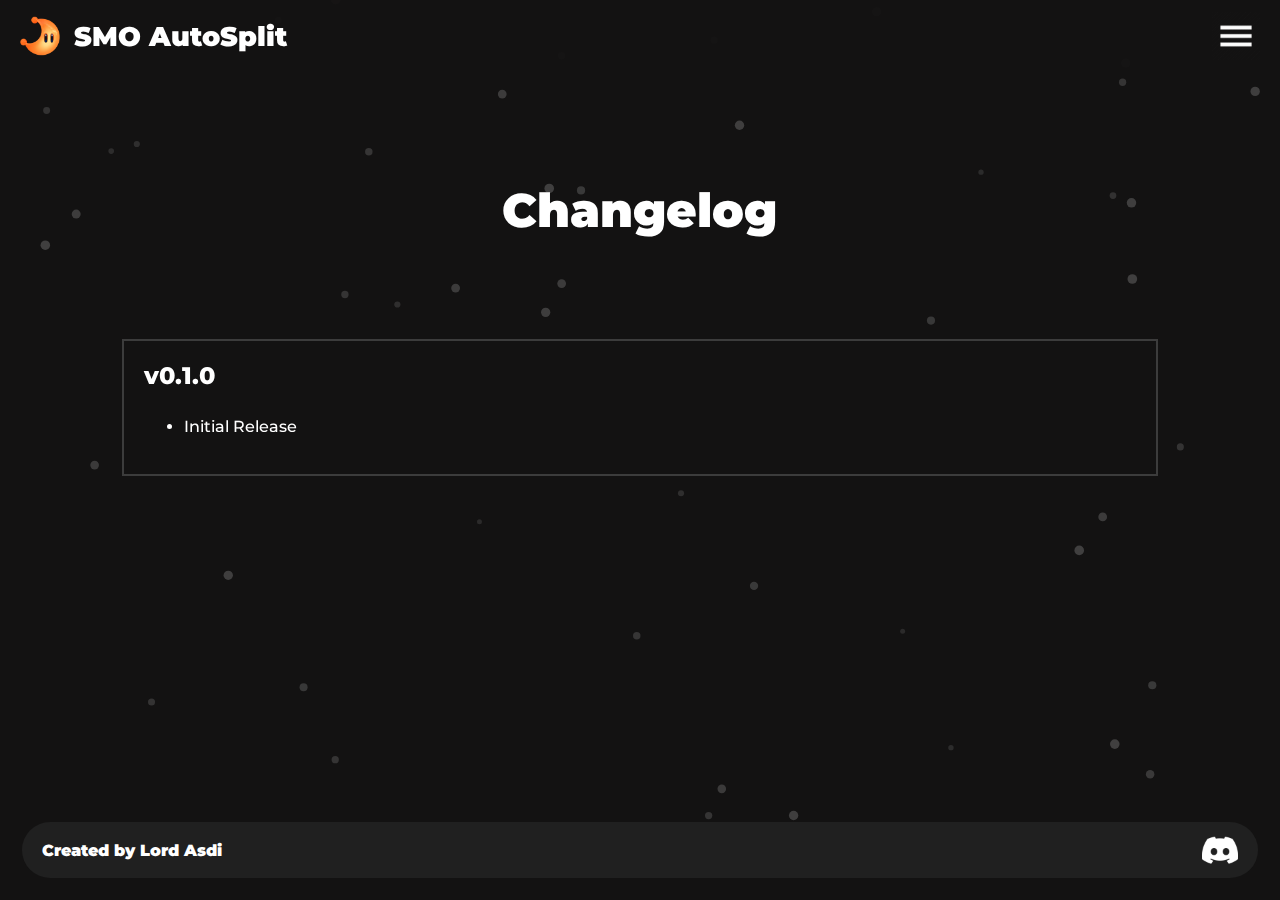
==== docs/changelog.html @ b3625c70 "Initial commit" ====
<!doctype html>
<html data-n-head-ssr lang="en" data-n-head="%7B%22lang%22:%7B%22ssr%22:%22en%22%7D%7D">

<head>
    <title>SMO AutoSplit - Changelog</title>
    <meta data-n-head="ssr" charset="utf-8">
    <meta name="viewport" content="width=device-width, initial-scale=1" />
    <link rel="preconnect" href="https://fonts.googleapis.com">
    <link rel="preconnect" href="https://fonts.gstatic.com" crossorigin>
    <link href="https://fonts.googleapis.com/css2?family=Montserrat:wght@100;200;300;400;500;600;700;800;900&display=swap"
        rel="stylesheet">
        <link rel="stylesheet" href="header.css">
        <link rel="stylesheet" href="footer.css">
        <link rel="stylesheet" href="index.css">
        <link rel="stylesheet" href="changelog.css">

    <script src="https://ajax.googleapis.com/ajax/libs/jquery/3.2.1/jquery.min.js"></script>
    <script>
        $(document).ready(function () {
            $('#header').load("header.html");
            $('#footer').load("footer.html");
        });
    </script>
    <script src="fireflies.js" defer></script>
    <script src="menu_mobile.js"></script>
</head>

<body>
    <canvas id="fireflies" class="fireflies"></canvas>

    <div id="header"></div>

    <div class="contentOuterOuter">
        <div class="contentOuter">
            <div class="contentChangelog">
                <h1>Changelog</h1>
                <div class="versionContainer">
                    <h2>v0.1.0</h2>
                    <section>
                        <ul>
                            <li>
                                Initial Release
                            </li>
                        </ul>
                    </section>
                </div>
            </div>
        </div>
    </div>

    <div id="footer"></div>
</body>
---- docs/header.css ----
.headerOuter {
    position: fixed;
    top: 0;
    left: 50vw;
    -webkit-transform: translateX(-50%);
    transform: translateX(-50%);
    width: 100%;
    z-index: 9999;
    background-color: #131212F0;
}

.header {
    height: 72px;
    max-width: 1300px;
    padding: 0px 20px;
    margin: 0 auto;
}

.headerInner {
    height: 100%;
    display: grid;
    align-items: center;
    position: relative;
    grid-template-columns: 1fr auto 1fr;
}

.headerLogo a {
    display: flex;
    align-items: center;
    color: #ffffff;
    text-decoration: none;
}

.headerLogo img {
    height: 40px;
    margin-right: 14px;
}

.headerLogo span {
    font-weight: 900;
    font-size: 20pt;
}

.headerMenu {
    display: flex;
    align-items: center;
    justify-content: center;
    margin: 0;
    padding: 0;
    height: 100%;
}

.headerMenu li {
    display: inline-block;
    position: relative;
}

.headerMenu a:hover {
    opacity: 1;
}

.headerMenu span:hover {
    border-bottom: 2px solid #fff;
}

.headerMenu a {
    text-decoration: none;
    opacity: 0.8;
    transition: .15s;
}

.headerMenu span {
    padding: 22px;
    color: #ffffff;
    font-weight: 600;
    font-size: 14pt;
    text-decoration: none;
}

.headerDownload {
    display: inline-block;
    margin-left: auto;
    font-weight: 600;
    font-size: 14pt;
    box-shadow: 0 0 16px #000000cc;
    padding: 8pt 20pt;
    border-radius: 99px;
    cursor: pointer;
    text-decoration: none;
    color: #ffffff;
    transition: 0.2s;
    box-shadow: #ff760060 0px 3px 20px 3px;
    animation: downloadGradient 5s linear infinite;
    background-image: linear-gradient(90deg,#ec4e0f,#dd8a2a,#ec4e0f,#dd8a2a);
    background-size: 300% 100%;
}

@keyframes downloadGradient {
    0% { background-position: 100% 0%; }
    100% { background-position: 0% 0%; }
}

.headerDownload:hover {
    transform: scale(1.05);
    transition-duration: 0.2s;
    transition-timing-function: ease-out;
}

.headerMenuButtonMobile {
    display: none;
    margin-left: auto;
}

.headerMenuButtonMobile img {
    height:48px;
}

.mobileMenu {
    display: none;
}

.mobileMenu a {
    display: block;
    text-decoration: none;
    color: #fff;
    font-size: 16pt;
    font-weight: 600;
    opacity: 0.8;
    transition: .15s;
    padding: 10px;
    margin-left: 20px;
}

.mobileMenu a:hover {
    opacity: 1;
}

@media only screen and (max-width: 1350px) {
    .headerMenu {
        display: none;
    }

    .headerDownload {
        display: none;
    }

    .headerInner {
        grid-template-columns: 1fr 48px;
    }

    .headerMenuButtonMobile {
        display: flex;
    }
}
---- docs/footer.css ----
.footer {
    z-index: 9999;
    position: relative;
    padding: 22px;
}

.footerOuter {
    max-width: 1300px;
    position: relative;
    margin: auto;
}

.footerInner {
    padding: 0px 20px;
    height: 56px;
    display: grid;
    align-items: center;
    grid-template-columns: 182px auto 36px;
    align-content: center;
    background-color: #202020;
    border-radius: 99px;
}

.footerDiscord {
    margin-top: 7px;
}
---- docs/index.css ----
body {
    background-color: #131212;
    color: #ffffff;
    font-family: 'Montserrat', sans-serif;
    font-weight: 900;
    margin: 0;
}

.fireflies {
    position: absolute;
    top: 0;
    left: 0;
    width: calc(100vw - (100vw - 100%));
}

h1 {
    font-weight: 900;
    font-size: 35pt;
}

h2 {
    font-weight: 800;
    font-size: 25pt;
    margin: 10px 0 10px 0;
}

.contentOuterOuter {
    display: flex;
    flex-direction: column;
    align-items: center;
    margin-top: 82px;
    min-height: calc(100vh - 82px - 100px);
}

.contentOuter {
    position: relative;
    max-width: 1300px;
    width: 90%;
}

.content {
    width: 90%;
    max-width: 1300px;
    margin: auto;
}

.landingContainer {
    height: max(80vh, 720px);
    width: 100%;
}

.landingContainerLeft {
    height: max(80vh, 720px);
    width: 50%;
    position: absolute;
    left: 0;
}

.landingContainerRight {
    height: max(80vh, 720px);
    width: 50%;
    position: absolute;
    right: 0;
}

.title {
    position: relative;
    top: 30%;
    -webkit-transform: translateY(-50%);
    transform: translateY(-50%);
}

.title h1 {
    opacity: 0;
    animation: textAppear 0.2s;
    animation-timing-function: ease-in;
    animation-fill-mode: forwards;
    display: inline;
}

@keyframes textAppear {
    from {opacity: 0;}
    to {opacity: 1;}
}

.appScreenshotContainer {
    height: 100%;
    width: 100%;
    animation: appScrtHover 6s;
    animation-fill-mode: forwards;
    animation-iteration-count: infinite;
    animation-delay: 1.8s;
}

.appScreenshot {
    opacity: 0;
    top: calc(30% + 90px);
    right: 0%;
    position: relative;
    -webkit-transform: translateY(-40%);
    transform: translateY(-40%);
    animation: appScrtAppear 1.5s;
    animation-timing-function: ease-out;
    animation-fill-mode: forwards;
    animation-delay: 1s;
    filter: drop-shadow(20px 20px 15px #000);
}

@keyframes appScrtAppear {
    from {
        opacity: 0;
        -webkit-transform: translateY(-36%);
        transform: translateY(-36%);
    }
    to {
        opacity: 1;
        -webkit-transform: translateY(-41%);
        transform: translateY(-41%);
    }
}

@keyframes appScrtHover {
    0% {
        -webkit-transform: translateY(0%);
        transform: translateY(0%);
        animation-timing-function: ease-in-out;
    }
    50% {
        -webkit-transform: translateY(2%);
        transform: translateY(2%);
        animation-timing-function: ease-in-out;
    }
    100% {
        -webkit-transform: translateY(0%);
        transform: translateY(0%);
        animation-timing-function: ease-in-out;
    }
}

.divDownload {
    margin-top: 50px;
}

.btnDownload {
    font-size: 18pt;
    padding: 10pt 25pt;
    opacity: 0;
    animation: textAppear 0.2s, downloadGradient 4s linear infinite;
    animation-timing-function: ease-in;
    animation-fill-mode: forwards;
    animation-delay: 1.3s;
    background-image: linear-gradient(70deg,#ec4e0f,#dd7b2a,#ec4e0f,#dd7b2a);
    background-size: 300% 100%;
}

.featureList {
    position: inherit;
    top: calc(30% + 160px);
    opacity: 0;
    animation: textAppear 0.3s;
    animation-timing-function: ease-in;
    animation-fill-mode: forwards;
    animation-delay: 1.5s;
}

.featureList h2 {
    padding-left: 15px;
}

.featureList ul {
    list-style: none;
    font-size: 13pt;
    margin: 0;
}

.featureList li::before {
    content: "•";
    color: #ff7b00;
    display: inline-block;
    width: 1em;
    margin-left: -1em;
    font-size: 18pt;
    filter: drop-shadow(0px 0px 6px #ff7b00);
}

.contentSpacer {
    height: 200px;
    width: 100%;
    position: relative;
    display: none;
}

@media only screen and (max-width: 1350px) {
    .title {
        top: 40%;
    }

    .featureList {
        top: calc(80vw - 8px);
        position: inherit;
    }
    
    .appScreenshot {
        position: static;
        width: 100%;
        box-shadow: 0 0 16px #000000cc;
        position: static;
    }

    @keyframes appScrtAppear {
        from {
            opacity: 0;
            -webkit-transform: translateY(-5%);
            transform: translateY(-5%);
        }
        to {
            opacity: 1;
            -webkit-transform: translateY(-10%);
            transform: translateY(-10%);
        }
    }

    h1 {
        font-size: min(6vw, 35pt);
    }

    h2 {
        font-size: 18pt;
    }

    .btnDownload {
        font-size: 14pt;
        padding: 10pt 15pt;
        display: inline-block;
        animation-delay: 1s;
    }

    .landingContainer {
        height: calc(85vw + 230px);
        width: 100%;
    }
    
    .landingContainerLeft {
        width: 100%;
        position: relative;
        height: calc(30vw + 100px);
    }
    
    .landingContainerRight {
        width: 100%;
        position: relative;
        height: 70vw;
    }

    .contentSpacer {
        display: block;
    }
}
---- docs/changelog.css ----
h1 {
    margin: 100px auto;
}

h2 {
    font-size: 16pt;
    margin-bottom: 10px;
    margin-top: 0px;
}

.contentChangelog {
    width: 90%;
    max-width: 1300px;
    margin: auto;
    display: flex;
    justify-content: center;
    flex-direction: column;
}

.contentChangelog section {
    font-weight: 500;
    margin-bottom: 10px;
    line-height:22px;
    text-align: justify;
    text-justify: inter-word;
    -webkit-hyphens: auto;
    -ms-hyphens: auto;
    hyphens: auto;
}

.versionContainer {
    padding: 20px;
    padding-bottom: 10px;
    background-color: #131212;
    border: 2px solid #3c3c3c;
    display: flex;
    flex-direction: column;
    align-items: start;
    margin-bottom: 20px;
}

.versionContainer:last-of-type {
    margin-bottom: 0px;
}

@media only screen and (max-width: 1350px) {
    h1 {
        font-size: min(10vw, 35pt);
    }

    h2 {
        font-size: min(5vw, 18pt);
    }
}
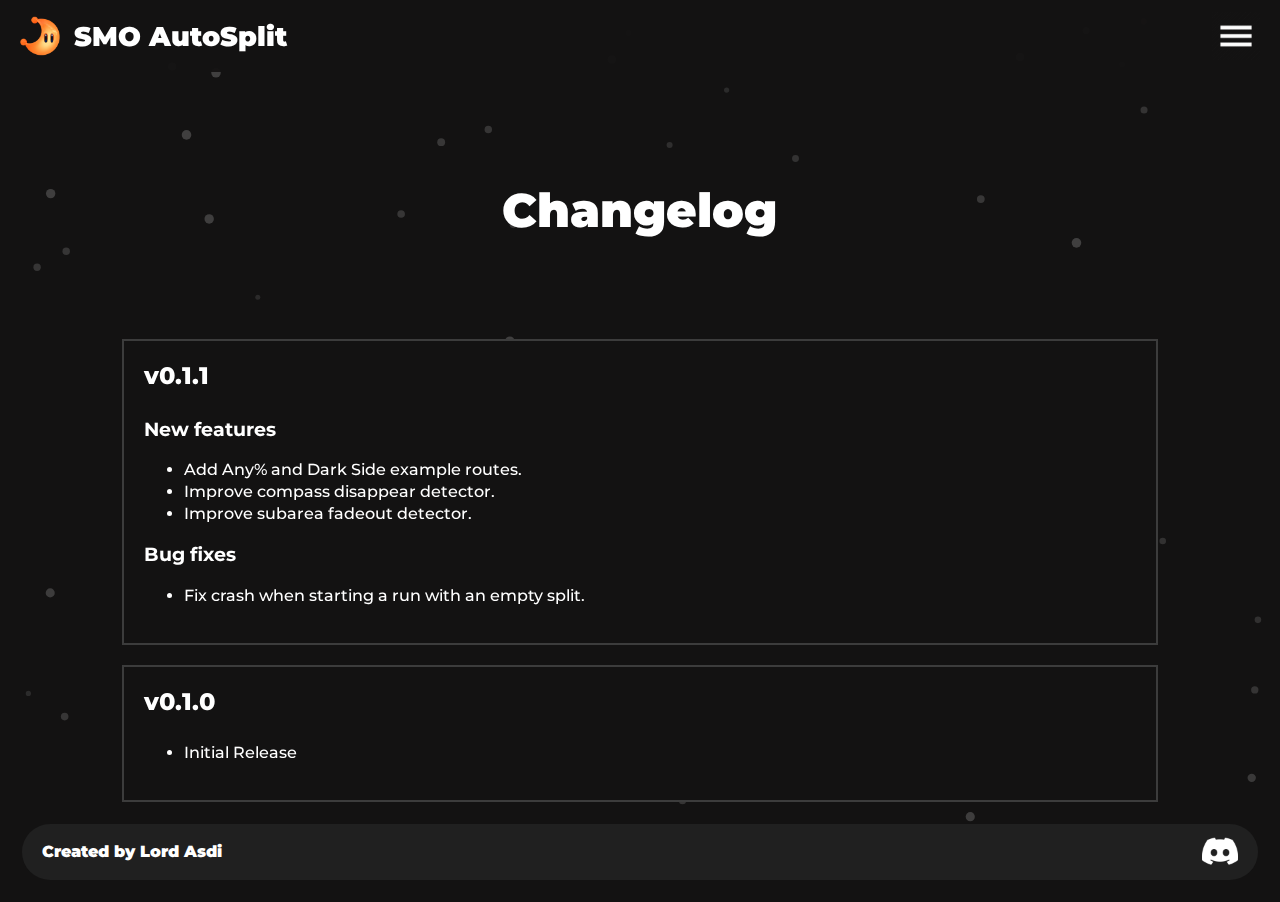
==== commit fb81b322: "Update version to 0.1.1beta" ====
--- a/docs/changelog.html
+++ b/docs/changelog.html
@@ -35,6 +35,29 @@
             <div class="contentChangelog">
                 <h1>Changelog</h1>
                 <div class="versionContainer">
+                    <h2>v0.1.1</h2>
+                    <section>
+                        <h3>New features</h3>
+                        <ul>
+                            <li>
+                                Add Any% and Dark Side example routes.
+                            </li>
+                            <li>
+                                Improve compass disappear detector.
+                            </li>
+                            <li>
+                                Improve subarea fadeout detector.
+                            </li>
+                        </ul>
+                        <h3>Bug fixes</h3>
+                        <ul>
+                            <li>
+                                Fix crash when starting a run with an empty split.
+                            </li>
+                        </ul>
+                    </section>
+                </div>
+                <div class="versionContainer">
                     <h2>v0.1.0</h2>
                     <section>
                         <ul>
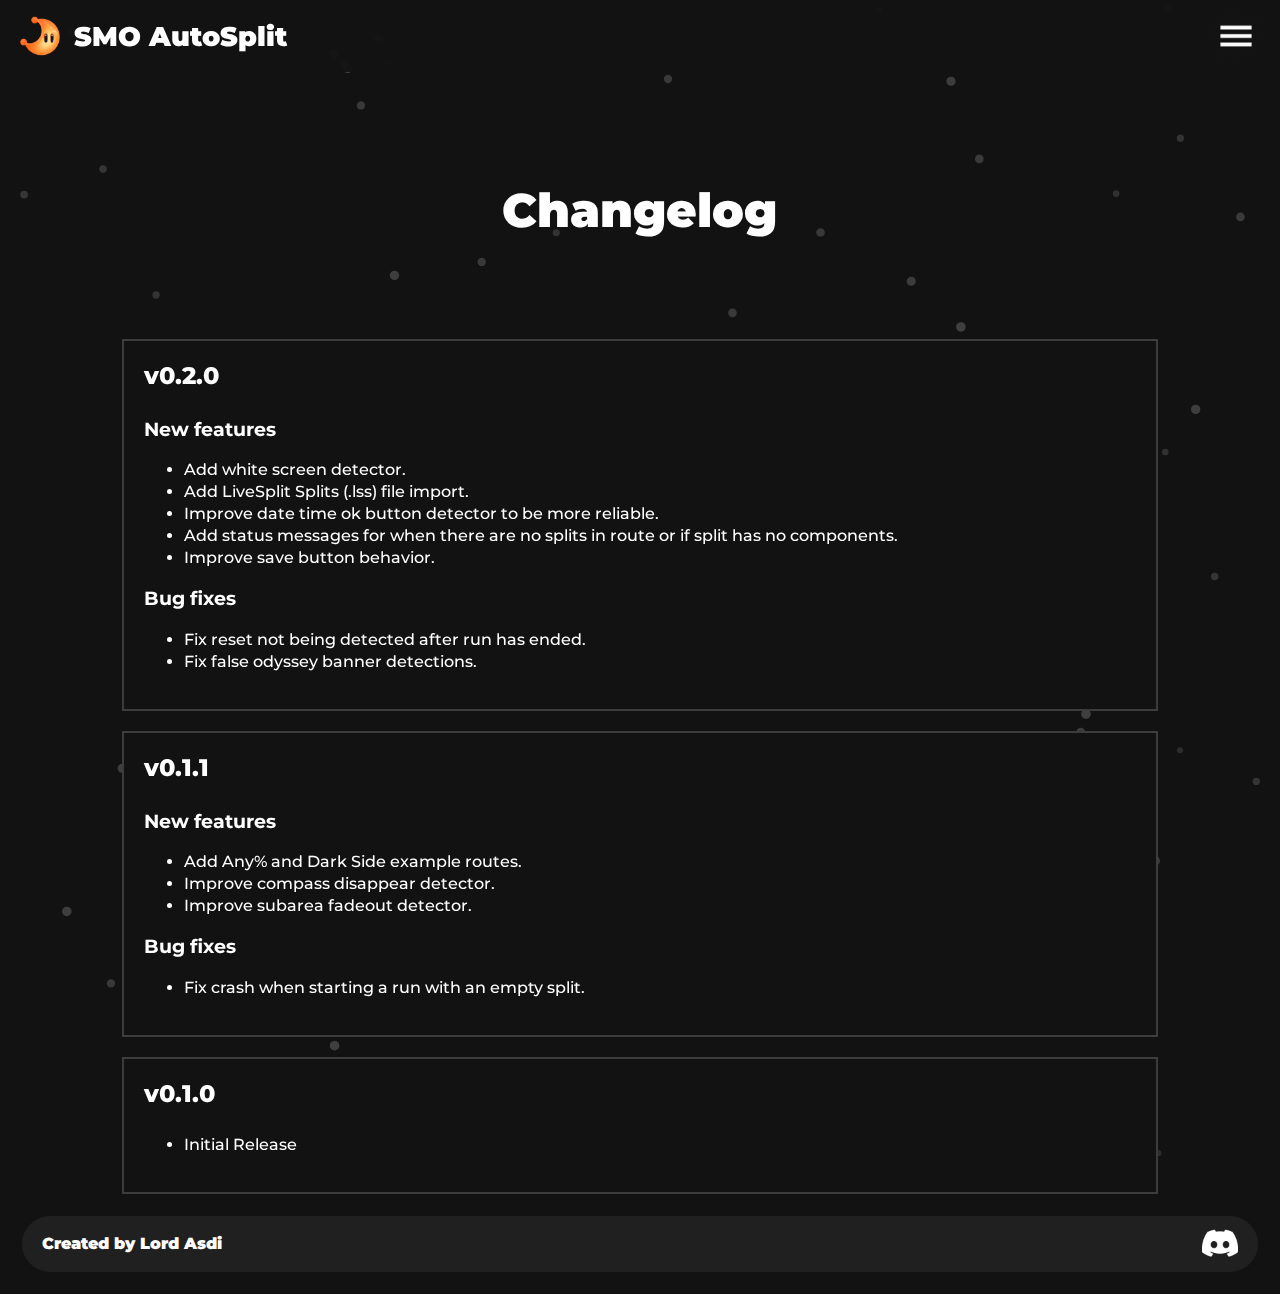
==== commit 279be45e: "Update version to 0.2.0beta" ====
--- a/docs/changelog.html
+++ b/docs/changelog.html
@@ -34,6 +34,38 @@
         <div class="contentOuter">
             <div class="contentChangelog">
                 <h1>Changelog</h1>
+                <div class="versionContainer">
+                    <h2>v0.2.0</h2>
+                    <section>
+                        <h3>New features</h3>
+                        <ul>
+                            <li>
+                                Add white screen detector.
+                            </li>
+                            <li>
+                                Add LiveSplit Splits (.lss) file import.
+                            </li>
+                            <li>
+                                Improve date time ok button detector to be more reliable. 
+                            </li>
+                            <li>
+                                Add status messages for when there are no splits in route or if split has no components.
+                            </li>
+                            <li>
+                                Improve save button behavior.
+                            </li>
+                        </ul>
+                        <h3>Bug fixes</h3>
+                        <ul>
+                            <li>
+                                Fix reset not being detected after run has ended.
+                            </li>
+                            <li>
+                                Fix false odyssey banner detections.
+                            </li>
+                        </ul>
+                    </section>
+                </div>
                 <div class="versionContainer">
                     <h2>v0.1.1</h2>
                     <section>
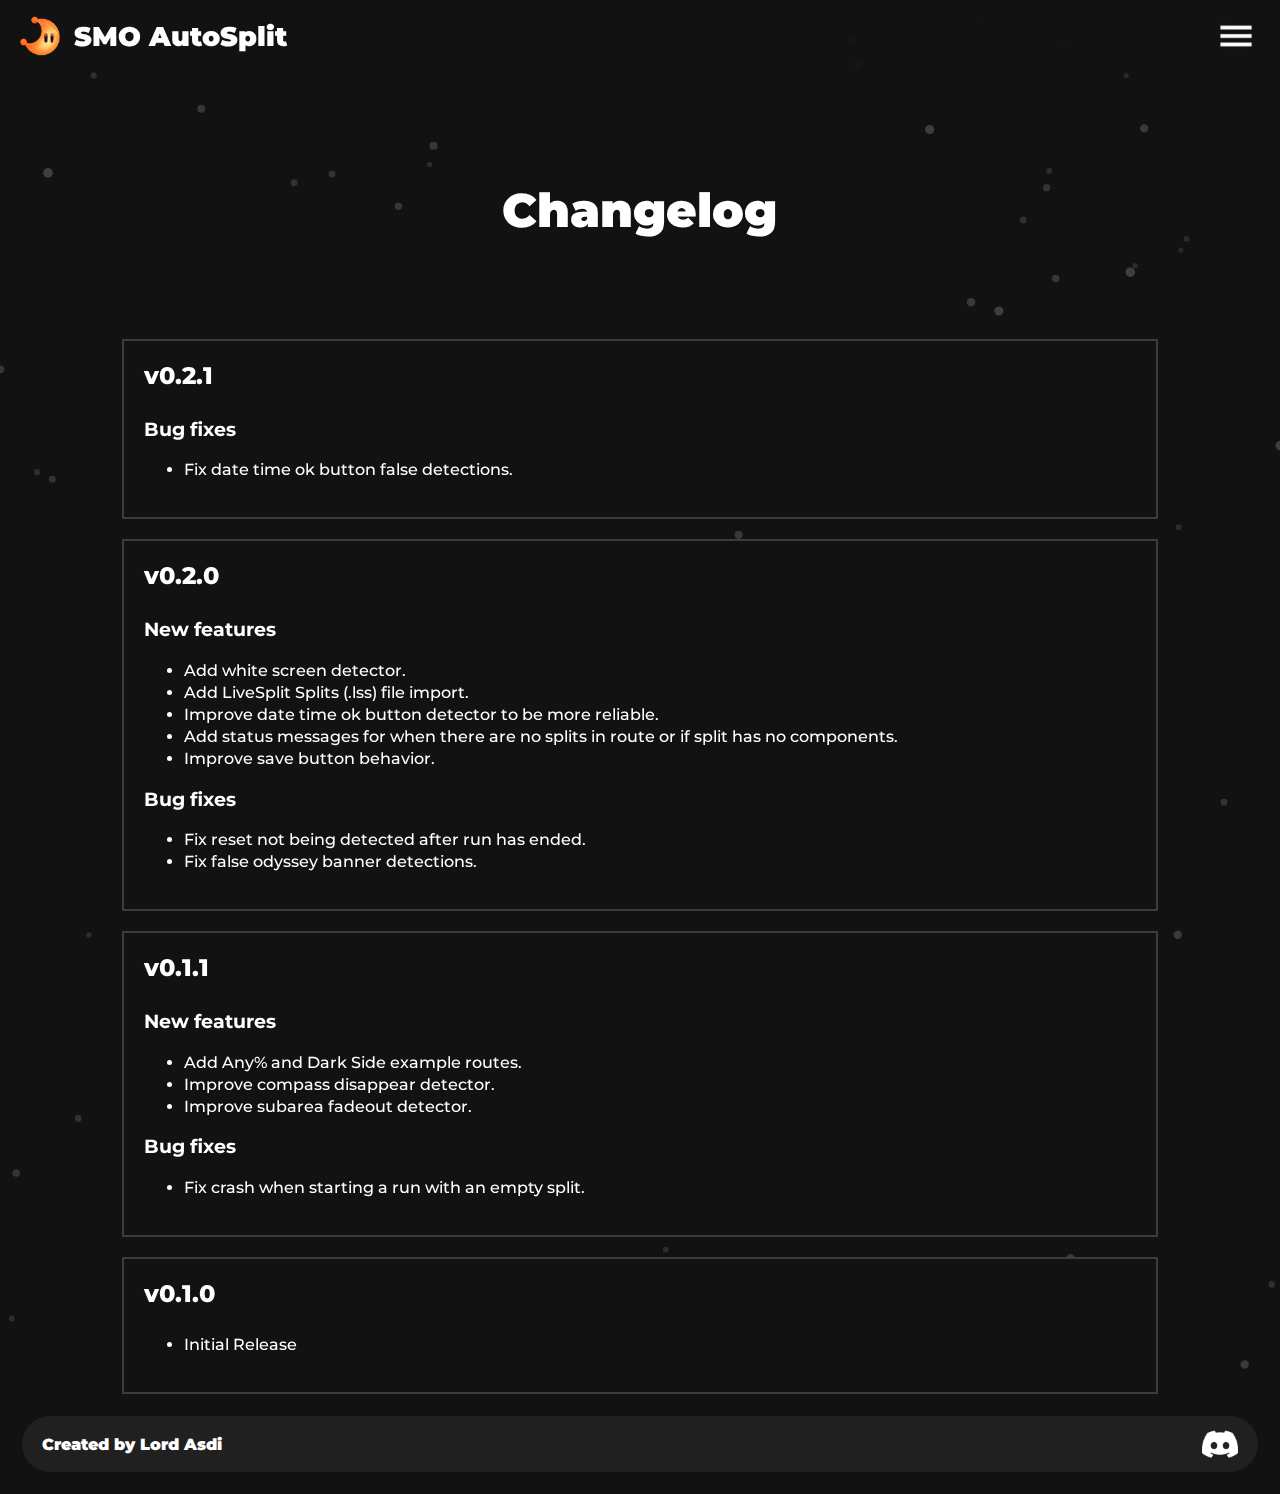
==== commit 5f00ce8b: "Update version to 0.2.1beta" ====
--- a/docs/changelog.html
+++ b/docs/changelog.html
@@ -34,6 +34,17 @@
         <div class="contentOuter">
             <div class="contentChangelog">
                 <h1>Changelog</h1>
+                <div class="versionContainer">
+                    <h2>v0.2.1</h2>
+                    <section>
+                        <h3>Bug fixes</h3>
+                        <ul>
+                            <li>
+                                Fix date time ok button false detections.
+                            </li>
+                        </ul>
+                    </section>
+                </div>
                 <div class="versionContainer">
                     <h2>v0.2.0</h2>
                     <section>
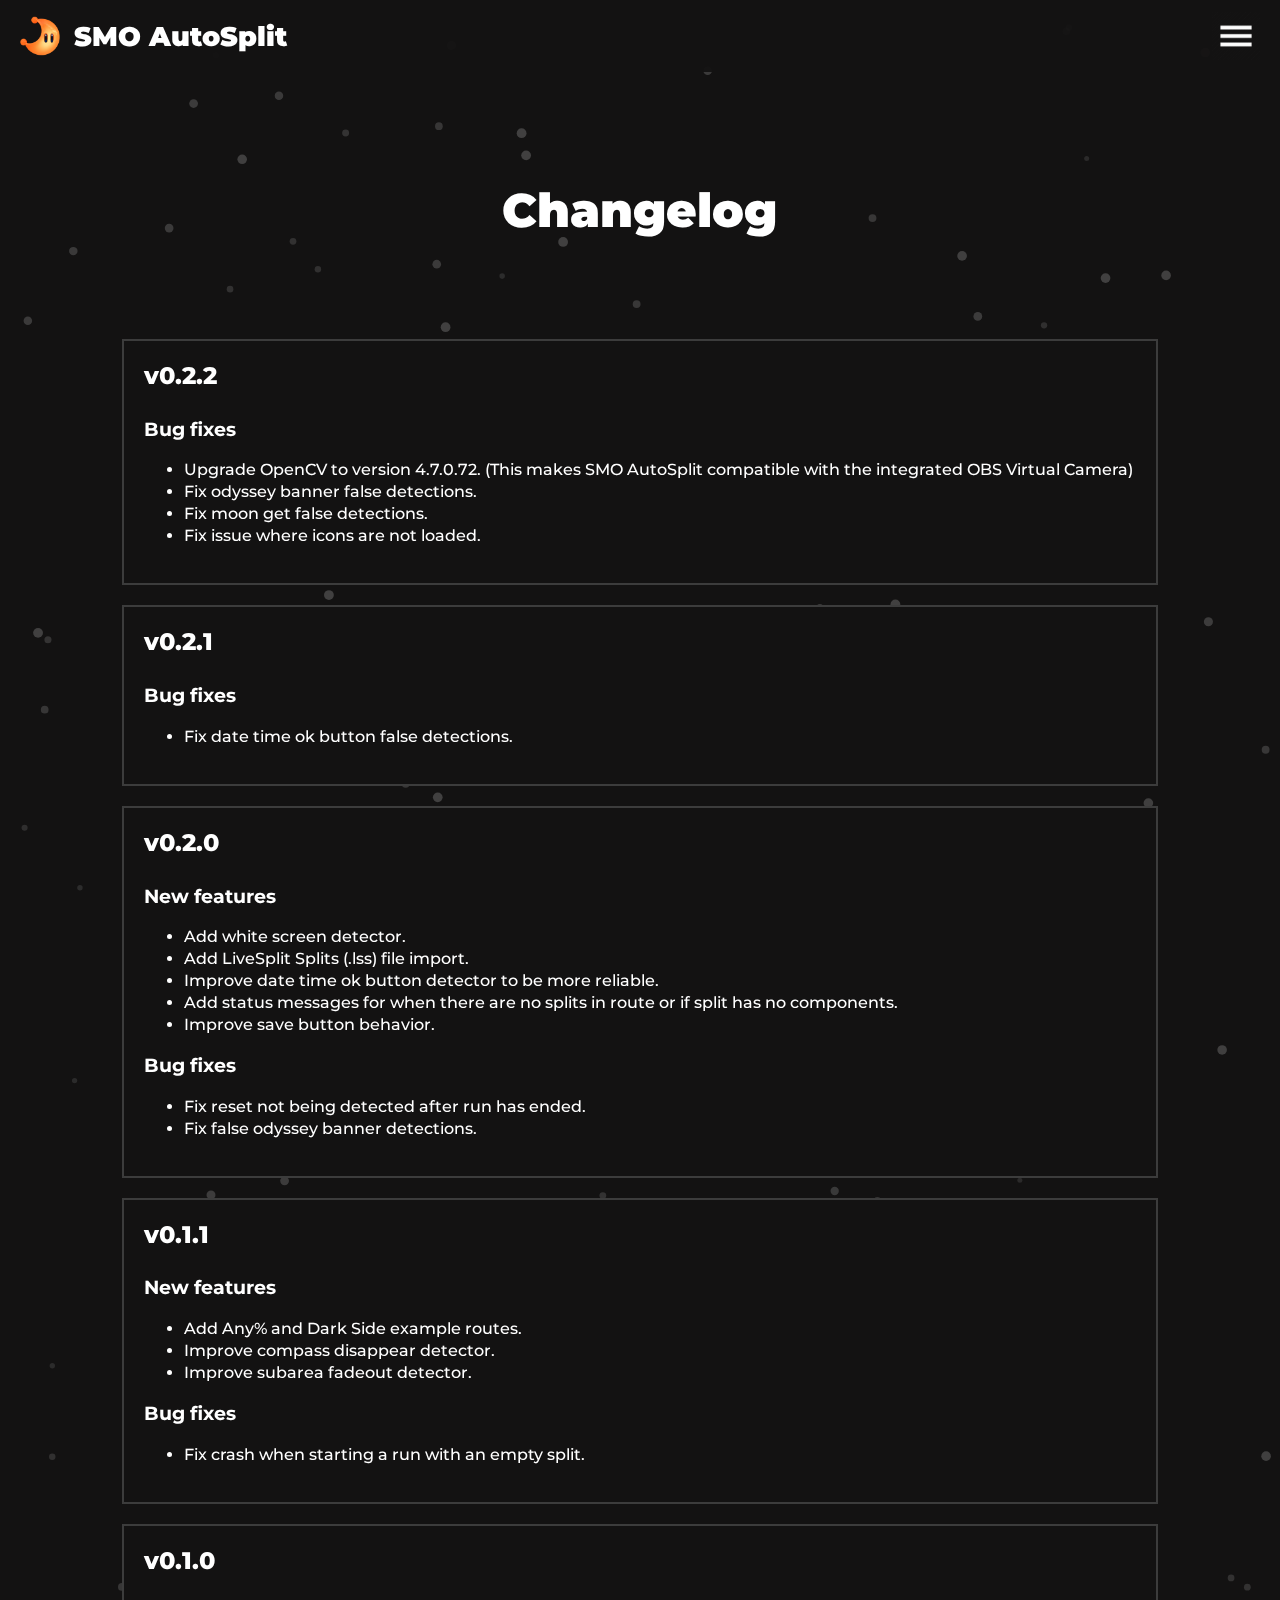
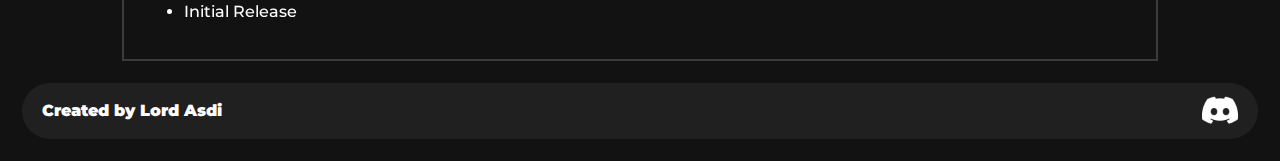
==== commit 3a524630: "Update version to 0.2.2beta" ====
--- a/docs/changelog.html
+++ b/docs/changelog.html
@@ -34,6 +34,26 @@
         <div class="contentOuter">
             <div class="contentChangelog">
                 <h1>Changelog</h1>
+                <div class="versionContainer">
+                    <h2>v0.2.2</h2>
+                    <section>
+                        <h3>Bug fixes</h3>
+                        <ul>
+                            <li>
+                                Upgrade OpenCV to version 4.7.0.72. (This makes SMO AutoSplit compatible with the integrated OBS Virtual Camera)
+                            </li>
+                            <li>
+                                Fix odyssey banner false detections.
+                            </li>
+                            <li>
+                                Fix moon get false detections.
+                            </li>
+                            <li>
+                                Fix issue where icons are not loaded.
+                            </li>
+                        </ul>
+                    </section>
+                </div>
                 <div class="versionContainer">
                     <h2>v0.2.1</h2>
                     <section>
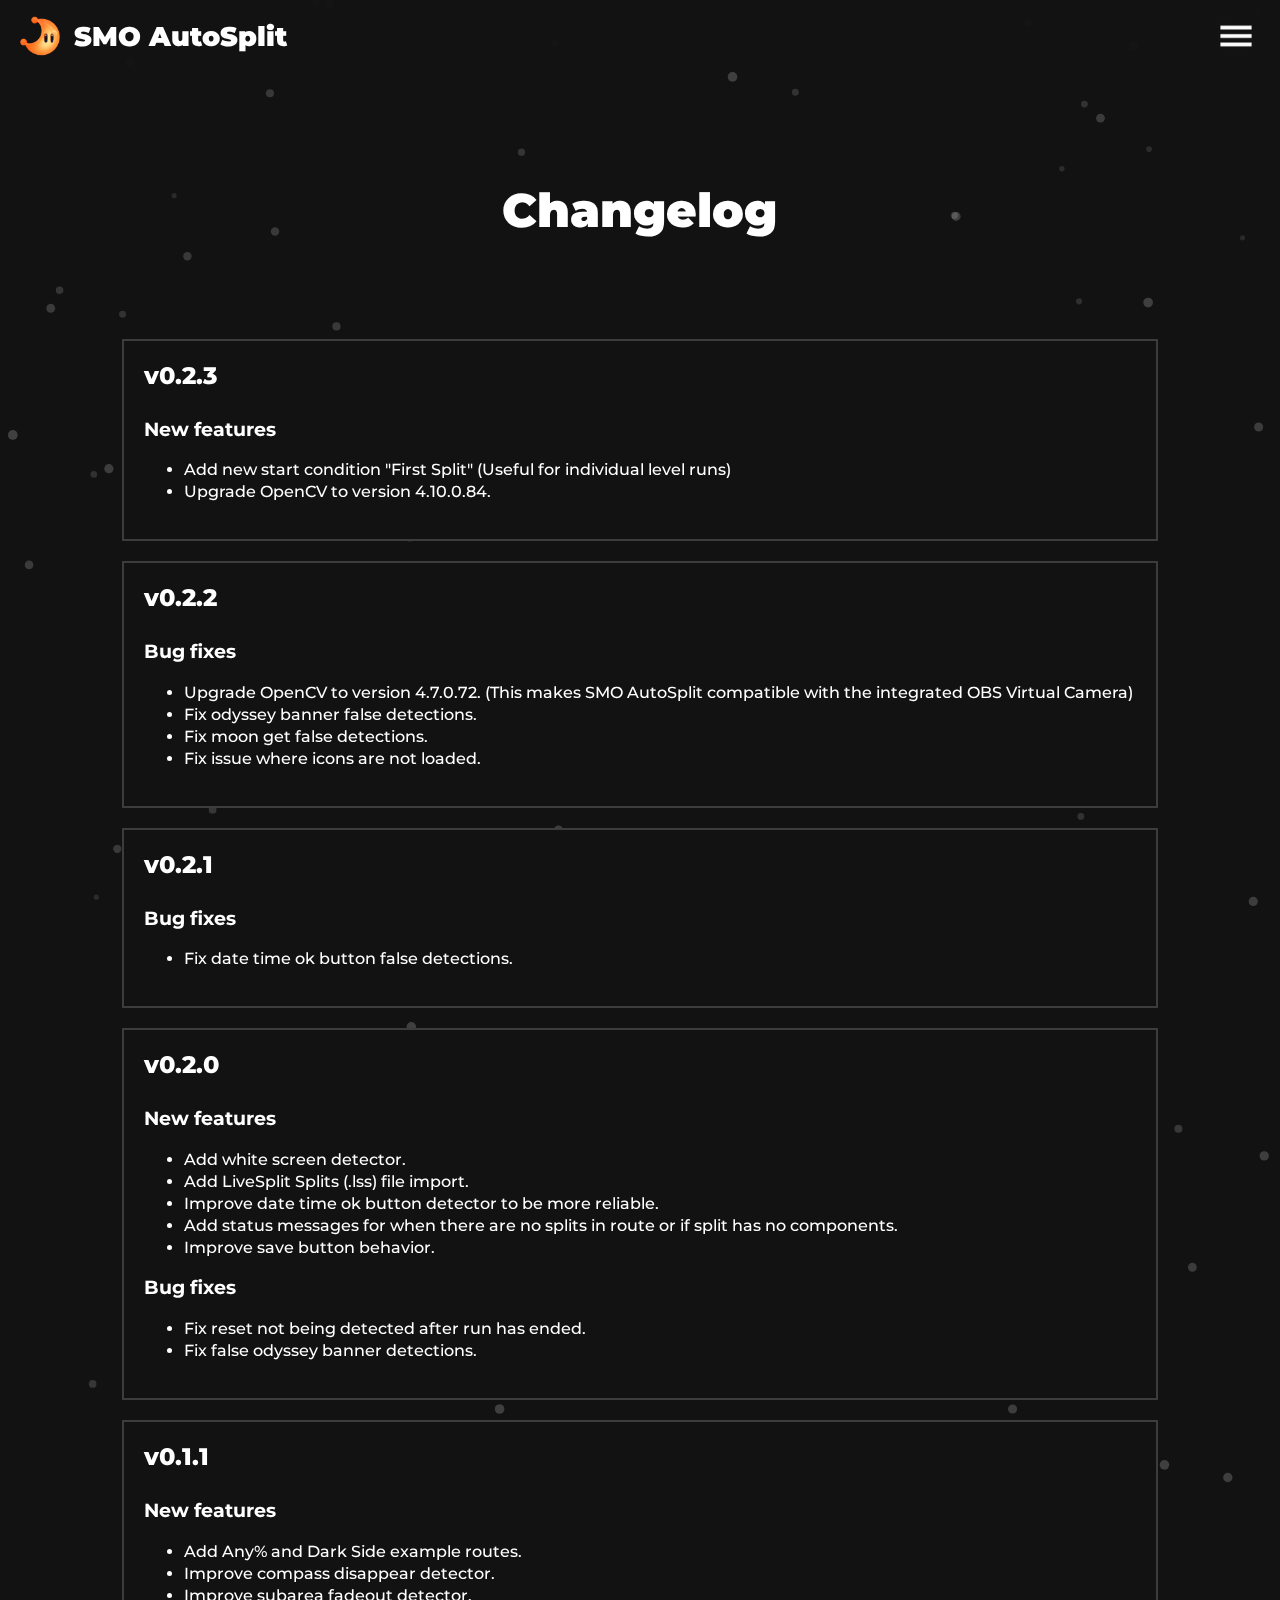
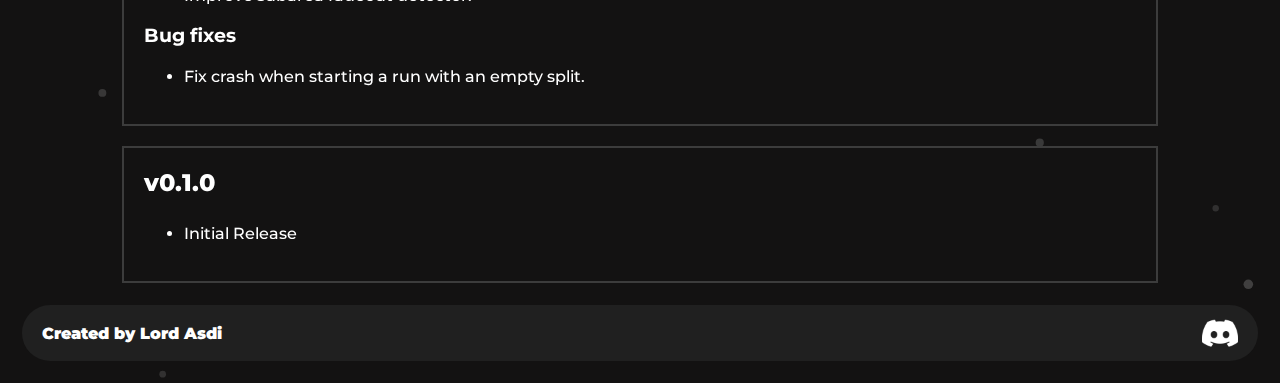
==== commit c316d0e8: "Update version to 0.2.3beta" ====
--- a/docs/changelog.html
+++ b/docs/changelog.html
@@ -34,6 +34,20 @@
         <div class="contentOuter">
             <div class="contentChangelog">
                 <h1>Changelog</h1>
+                <div class="versionContainer">
+                    <h2>v0.2.3</h2>
+                    <section>
+                        <h3>New features</h3>
+                        <ul>
+                            <li>
+                                Add new start condition "First Split" (Useful for individual level runs)
+                            </li>
+                            <li>
+                                Upgrade OpenCV to version 4.10.0.84.
+                            </li>
+                        </ul>
+                    </section>
+                </div>
                 <div class="versionContainer">
                     <h2>v0.2.2</h2>
                     <section>
@@ -77,7 +91,7 @@
                                 Add LiveSplit Splits (.lss) file import.
                             </li>
                             <li>
-                                Improve date time ok button detector to be more reliable. 
+                                Improve date time ok button detector to be more reliable.
                             </li>
                             <li>
                                 Add status messages for when there are no splits in route or if split has no components.
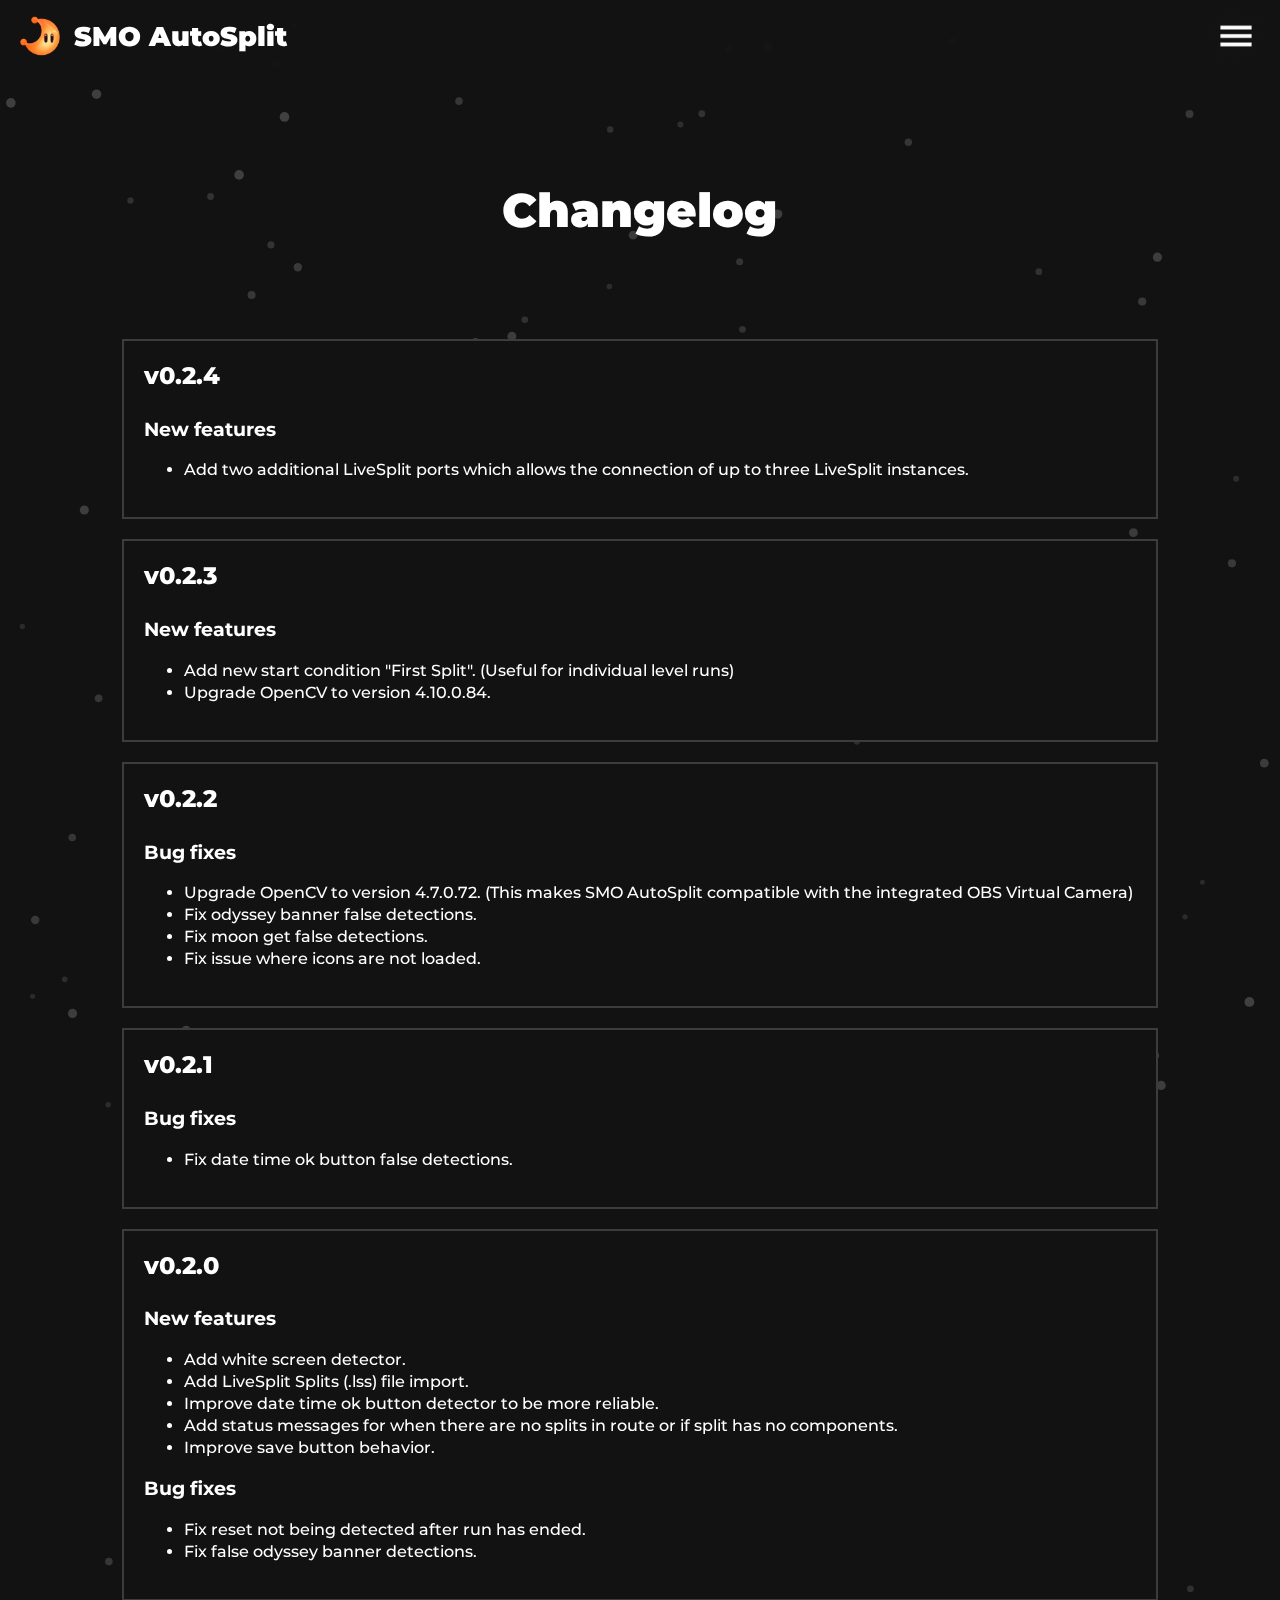
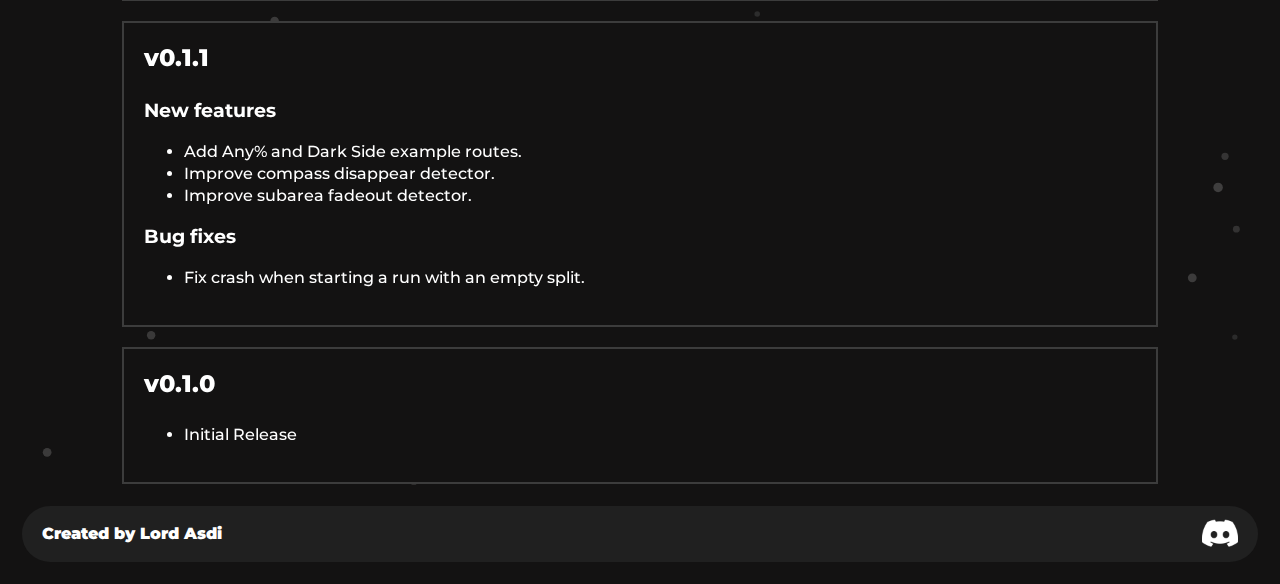
==== commit ec9b8f4e: "Update version to 0.2.4beta" ====
--- a/docs/changelog.html
+++ b/docs/changelog.html
@@ -35,12 +35,23 @@
             <div class="contentChangelog">
                 <h1>Changelog</h1>
                 <div class="versionContainer">
+                    <h2>v0.2.4</h2>
+                    <section>
+                        <h3>New features</h3>
+                        <ul>
+                            <li>
+                                Add two additional LiveSplit ports which allows the connection of up to three LiveSplit instances.
+                            </li>
+                        </ul>
+                    </section>
+                </div>
+                <div class="versionContainer">
                     <h2>v0.2.3</h2>
                     <section>
                         <h3>New features</h3>
                         <ul>
                             <li>
-                                Add new start condition "First Split" (Useful for individual level runs)
+                                Add new start condition "First Split". (Useful for individual level runs)
                             </li>
                             <li>
                                 Upgrade OpenCV to version 4.10.0.84.
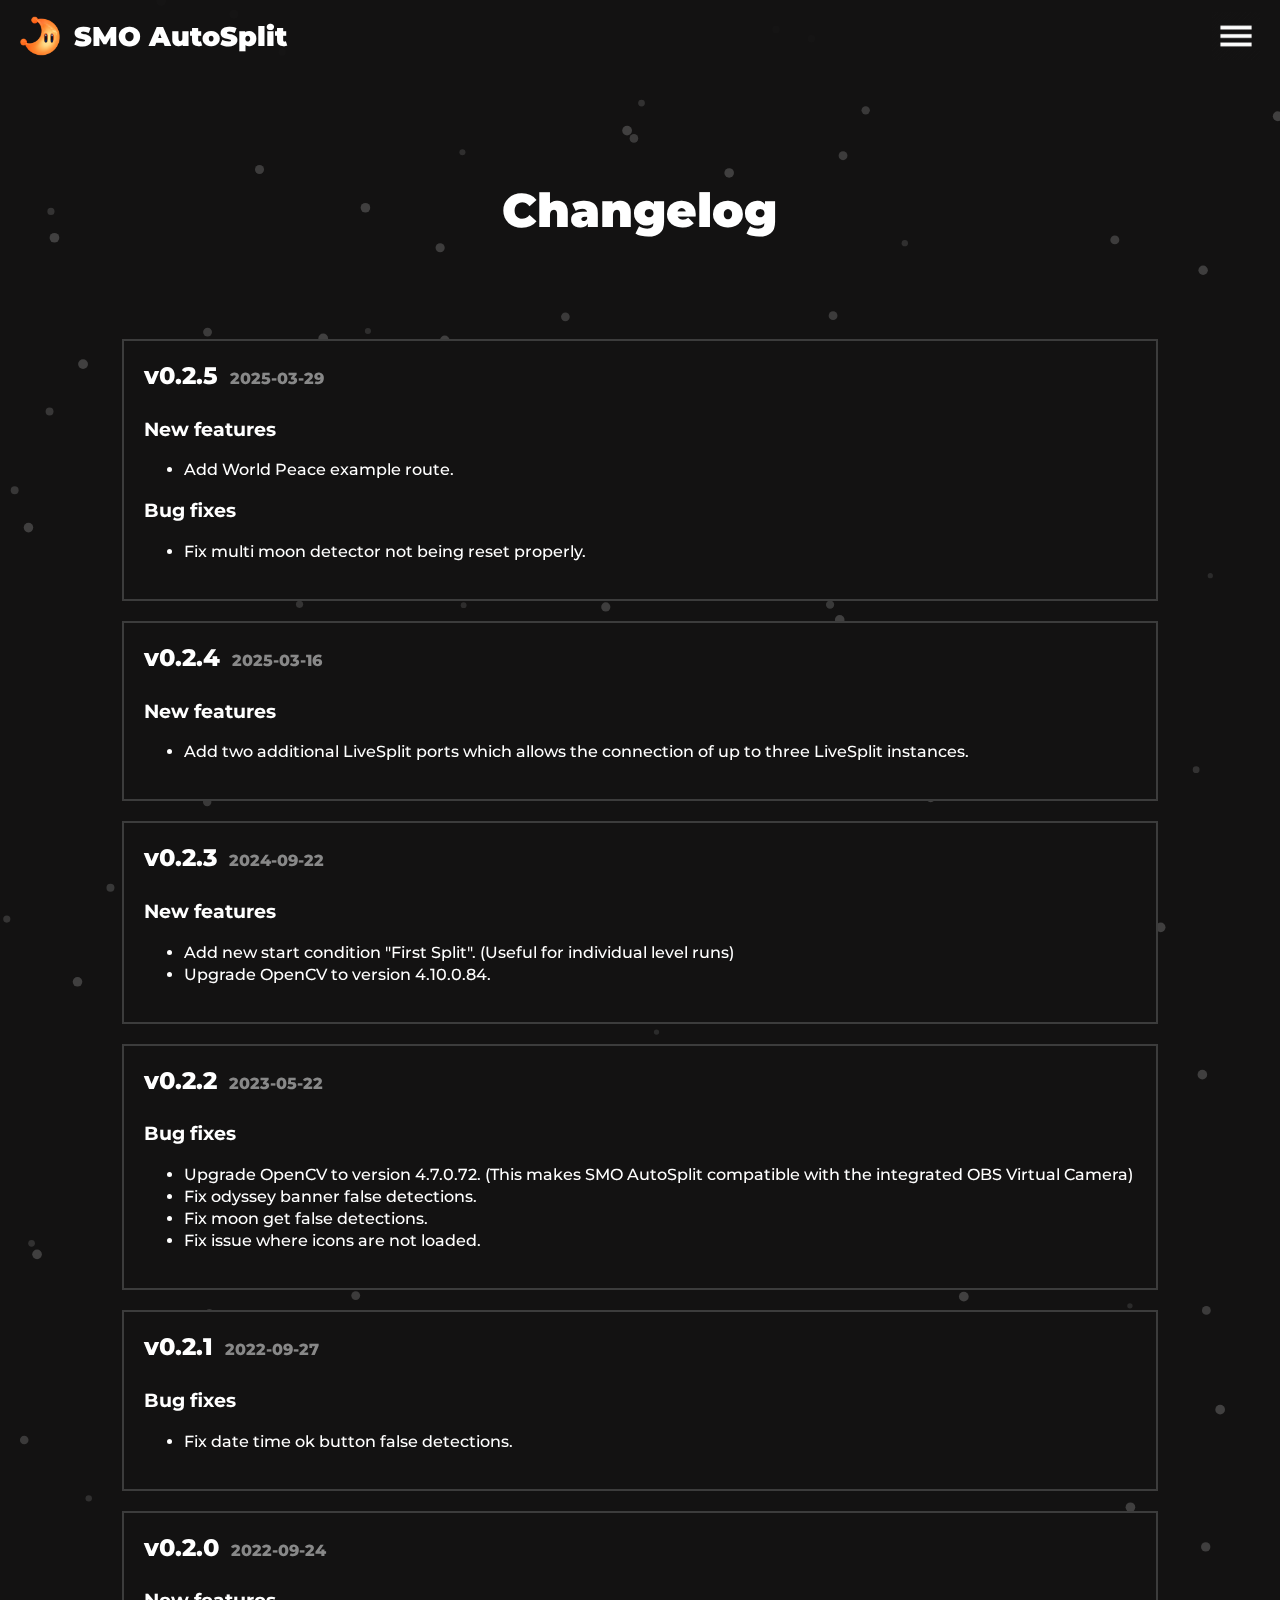
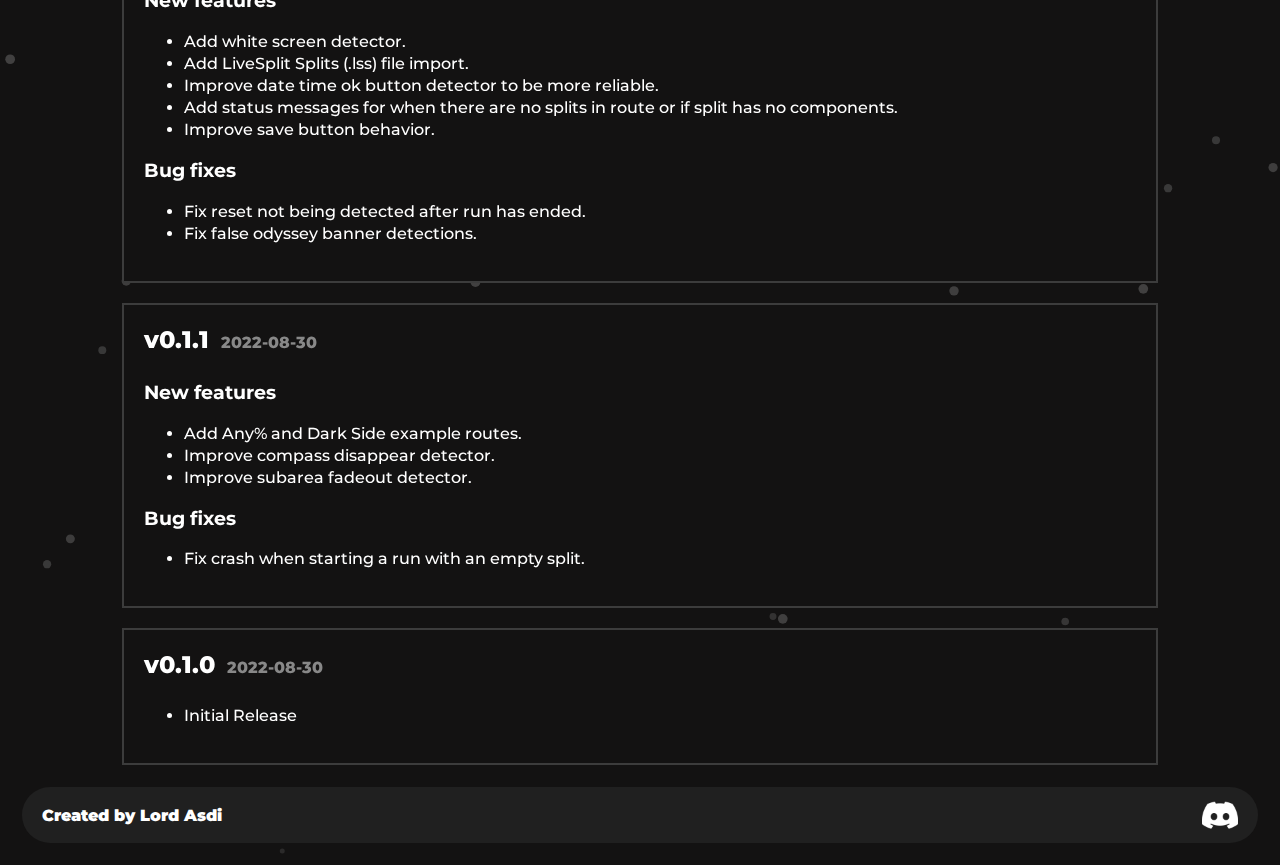
==== commit 67dd8744: "Update version to 0.2.5beta" ====
--- a/docs/changelog.html
+++ b/docs/changelog.html
@@ -35,7 +35,24 @@
             <div class="contentChangelog">
                 <h1>Changelog</h1>
                 <div class="versionContainer">
-                    <h2>v0.2.4</h2>
+                    <h2>v0.2.5 <span class="versionDate">2025-03-29</span></h2>
+                    <section>
+                        <h3>New features</h3>
+                        <ul>
+                            <li>
+                                Add World Peace example route.
+                            </li>
+                        </ul>
+                        <h3>Bug fixes</h3>
+                        <ul>
+                            <li>
+                                Fix multi moon detector not being reset properly.
+                            </li>
+                        </ul>
+                    </section>
+                </div>
+                <div class="versionContainer">
+                    <h2>v0.2.4 <span class="versionDate">2025-03-16</span></h2>
                     <section>
                         <h3>New features</h3>
                         <ul>
@@ -46,7 +63,7 @@
                     </section>
                 </div>
                 <div class="versionContainer">
-                    <h2>v0.2.3</h2>
+                    <h2>v0.2.3 <span class="versionDate">2024-09-22</span></h2>
                     <section>
                         <h3>New features</h3>
                         <ul>
@@ -60,7 +77,7 @@
                     </section>
                 </div>
                 <div class="versionContainer">
-                    <h2>v0.2.2</h2>
+                    <h2>v0.2.2 <span class="versionDate">2023-05-22</span></h2>
                     <section>
                         <h3>Bug fixes</h3>
                         <ul>
@@ -80,7 +97,7 @@
                     </section>
                 </div>
                 <div class="versionContainer">
-                    <h2>v0.2.1</h2>
+                    <h2>v0.2.1 <span class="versionDate">2022-09-27</span></h2>
                     <section>
                         <h3>Bug fixes</h3>
                         <ul>
@@ -91,7 +108,7 @@
                     </section>
                 </div>
                 <div class="versionContainer">
-                    <h2>v0.2.0</h2>
+                    <h2>v0.2.0 <span class="versionDate">2022-09-24</span></h2>
                     <section>
                         <h3>New features</h3>
                         <ul>
@@ -123,7 +140,7 @@
                     </section>
                 </div>
                 <div class="versionContainer">
-                    <h2>v0.1.1</h2>
+                    <h2>v0.1.1 <span class="versionDate">2022-08-30</span></h2>
                     <section>
                         <h3>New features</h3>
                         <ul>
@@ -146,7 +163,7 @@
                     </section>
                 </div>
                 <div class="versionContainer">
-                    <h2>v0.1.0</h2>
+                    <h2>v0.1.0 <span class="versionDate">2022-08-30</span></h2>
                     <section>
                         <ul>
                             <li>
--- a/docs/changelog.css
+++ b/docs/changelog.css
@@ -43,6 +43,12 @@
     margin-bottom: 0px;
 }
 
+.versionDate {
+    color: #888;
+    font-size: 12pt;
+    padding-left: 5px;
+}
+
 @media only screen and (max-width: 1350px) {
     h1 {
         font-size: min(10vw, 35pt);
